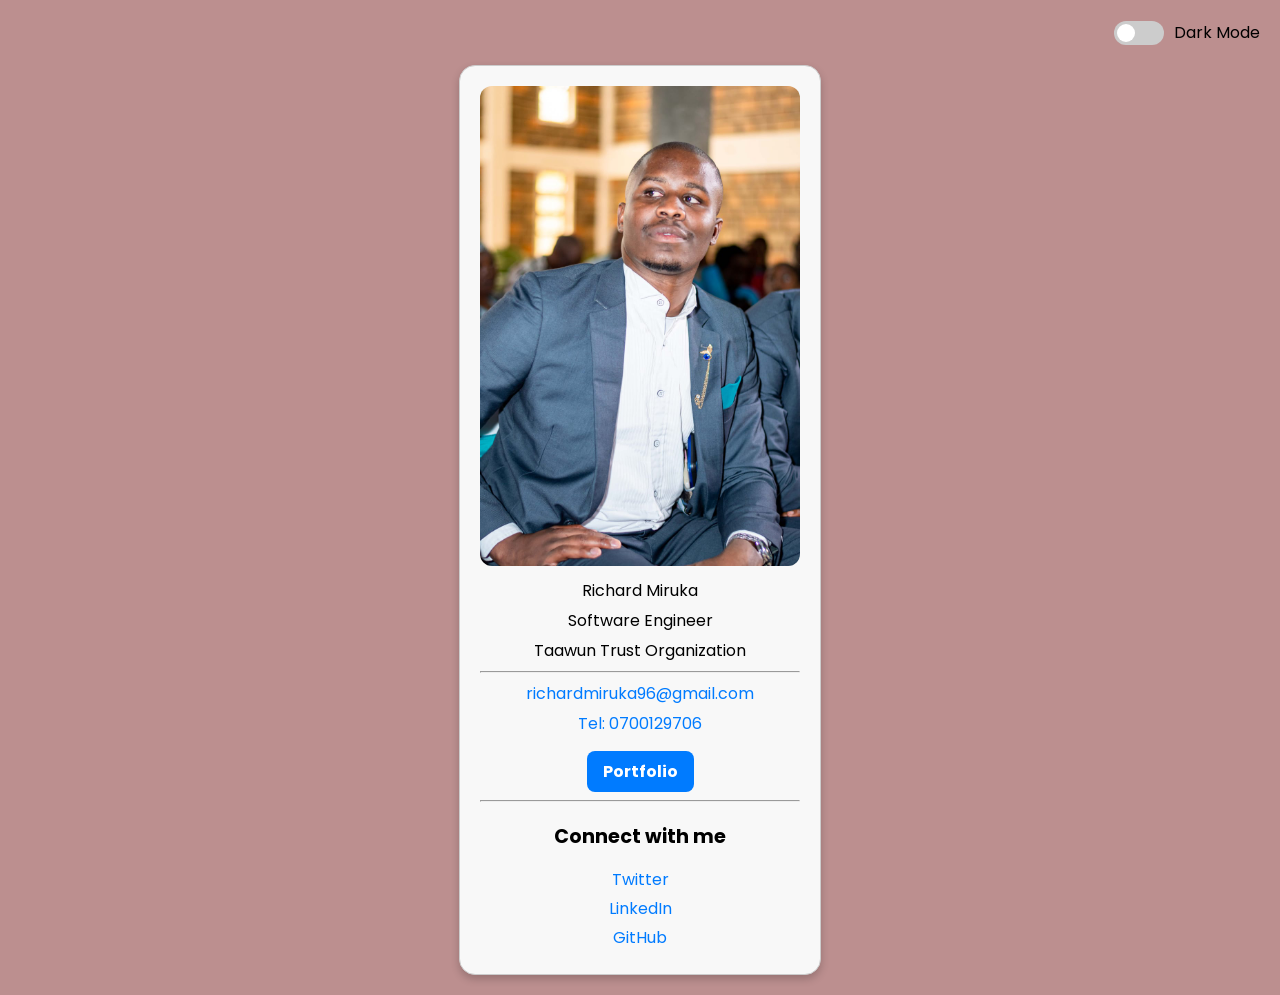
==== business-card/index.html @ 33b0f68e "a simple business card" ====
<!DOCTYPE html>
<html lang="en">

<head>
    <meta charset="utf-8" />
    <meta name="viewport" content="width=device-width, initial-scale=1.0" />
    <title>Business Card</title>
    <link href="https://fonts.googleapis.com/css2?family=Poppins:wght@400;600&display=swap" rel="stylesheet" />
    <link rel="stylesheet" href="styles.css" />
</head>

<body>
    <!-- Dark Mode Toggle -->
    <div class="toggle-container">
        <label class="switch">
            <input type="checkbox" id="darkToggle">
            <span class="slider round"></span>
        </label>
        <span>Dark Mode</span>
    </div>

    <div class="business-card">
        <img class="profile-image" src="profile.jpg"
            alt="image of a flower">
        <p class="full-name">Richard Miruka</p>
        <p class="designation">Software Engineer</p>
        <p class="company">Taawun Trust Organization</p>
        <hr>
        <p><a href="mailto:richardmiruka96@gmail.com">richardmiruka96@gmail.com</a></p>
        <p><a href="tel:+254700129706">Tel: 0700129706</a></p>
        <a class="button" href="https://t.co/3WbhY80g3K" target="_blank">Portfolio</a>
        <hr>
        <div class="social-media">
            <h2>Connect with me</h2>
            <a href="https://x.com/richardmiruka96" target="_blank">Twitter</a>
            <a href="https://www.linkedin.com/in/richard-miruka-05083b147/" target="_blank">LinkedIn</a>
            <a href="https://github.com/RichardMiruka" target="_blank">GitHub</a>
        </div>
    </div>

    <script>
        const toggle = document.getElementById('darkToggle');
        toggle.addEventListener('change', () => {
            document.body.classList.toggle('dark-mode');
        });
    </script>
</body>

</html>
---- business-card/styles.css ----
/* Global Styles */
body {
    background-color: rosybrown;
    font-family: 'Poppins', Arial, sans-serif;
    margin: 0;
    padding: 20px;
    transition: background-color 0.3s ease, color 0.3s ease;
}

/* Dark Mode */
body.dark-mode {
    background-color: #2c2c2c;
    color: #f0f0f0;
}

/* Toggle Switch */
.toggle-container {
    display: flex;
    align-items: center;
    justify-content: flex-end;
    margin-bottom: 20px;
    gap: 10px;
}

.switch {
    position: relative;
    display: inline-block;
    width: 50px;
    height: 24px;
}

.switch input {
    opacity: 0;
    width: 0;
    height: 0;
}

.slider {
    position: absolute;
    cursor: pointer;
    top: 0;
    left: 0;
    right: 0;
    bottom: 0;
    background-color: #ccc;
    transition: .4s;
    border-radius: 24px;
}

.slider:before {
    position: absolute;
    content: "";
    height: 18px;
    width: 18px;
    left: 3px;
    bottom: 3px;
    background-color: white;
    transition: .4s;
    border-radius: 50%;
}

input:checked+.slider {
    background-color: #2196F3;
}

input:checked+.slider:before {
    transform: translateX(26px);
}

/* Business Card */
.business-card {
    width: 90%;
    max-width: 320px;
    background-color: #f8f8f8;
    border: 1px solid #ccc;
    border-radius: 16px;
    padding: 20px;
    margin: 0 auto;
    text-align: center;
    font-size: 16px;
    box-shadow: 0 4px 8px rgba(0, 0, 0, 0.2);
    transition: background-color 0.3s ease, color 0.3s ease;
}

body.dark-mode .business-card {
    background-color: #3a3a3a;
    border-color: #555;
}

/* Image */
.profile-image {
    max-width: 100%;
    border-radius: 12px;
}

/* Paragraph Styling */
p {
    margin: 5px 0;
}

/* Links */
a {
    text-decoration: none;
    color: #007BFF;
    transition: color 0.3s ease;
}

a:hover {
    color: #0056b3;
    text-decoration: underline;
}

body.dark-mode a {
    color: #66ccff;
}

body.dark-mode a:hover {
    color: #33aaff;
}

/* Button-like Link */
.button {
    background-color: #007BFF;
    color: white;
    padding: 8px 16px;
    border-radius: 8px;
    font-weight: bold;
    display: inline-block;
    margin-top: 10px;
}

.button:hover {
    background-color: #0056b3;
}

/* Social Media */
.social-media h2 {
    margin-top: 20px;
    font-size: 1.2em;
}

.social-media a {
    display: block;
    margin: 4px 0;
}

/* Responsive Design */
@media (max-width: 480px) {
    body {
        padding: 10px;
    }

    .business-card {
        font-size: 14px;
        padding: 16px;
    }

    .toggle-container {
        justify-content: center;
    }
}
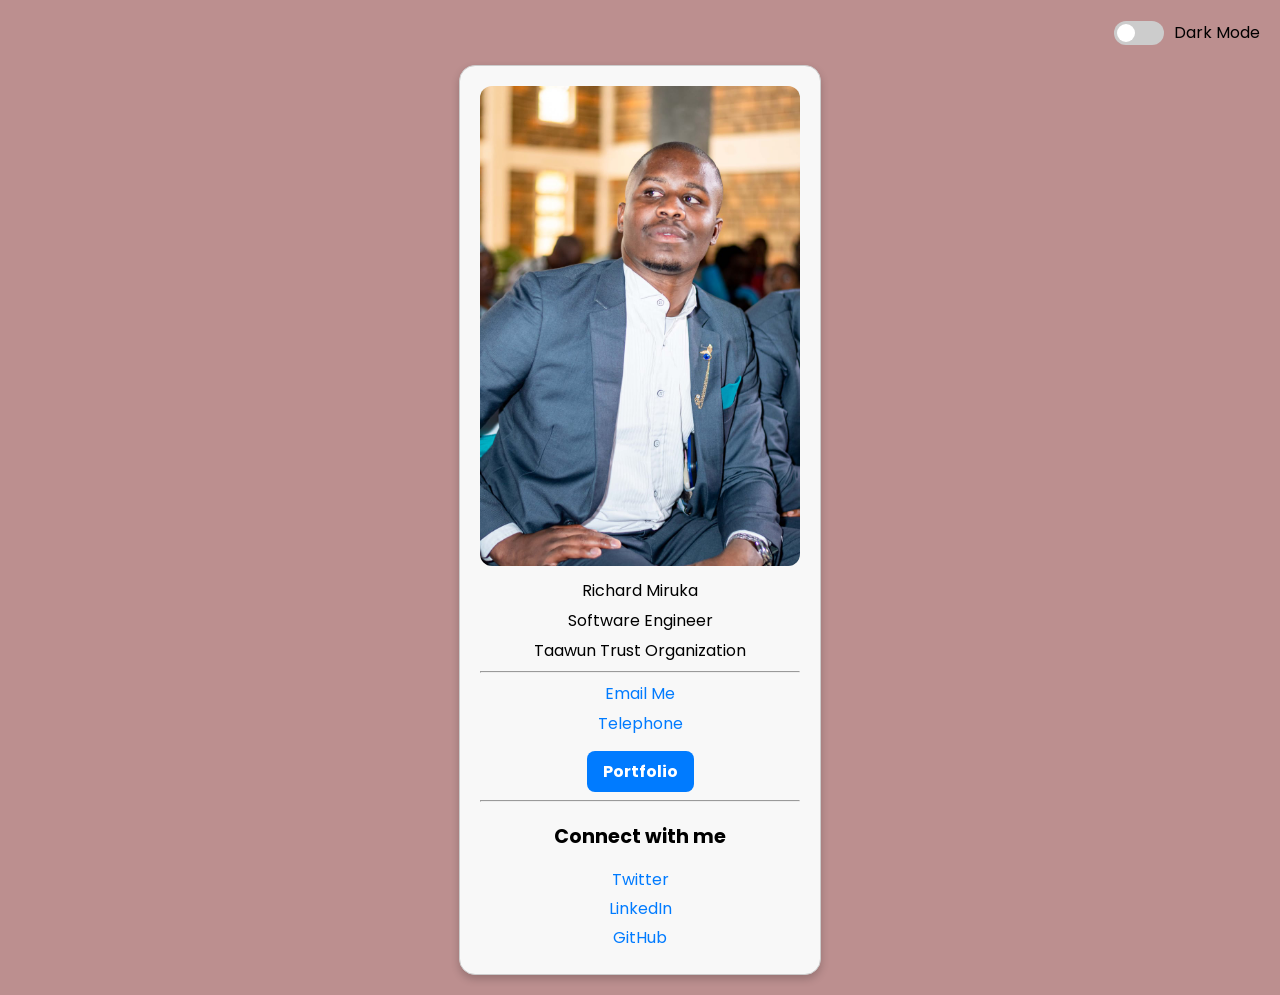
==== commit 678f385f: "a simple business card" ====
--- a/business-card/index.html
+++ b/business-card/index.html
@@ -26,8 +26,8 @@
         <p class="designation">Software Engineer</p>
         <p class="company">Taawun Trust Organization</p>
         <hr>
-        <p><a href="mailto:richardmiruka96@gmail.com">richardmiruka96@gmail.com</a></p>
-        <p><a href="tel:+254700129706">Tel: 0700129706</a></p>
+        <p><a href="mailto:richardmiruka96@gmail.com">Email Me</Address></a></p>
+        <p><a href="tel:+254700129706">Telephone</a></p>
         <a class="button" href="https://t.co/3WbhY80g3K" target="_blank">Portfolio</a>
         <hr>
         <div class="social-media">
